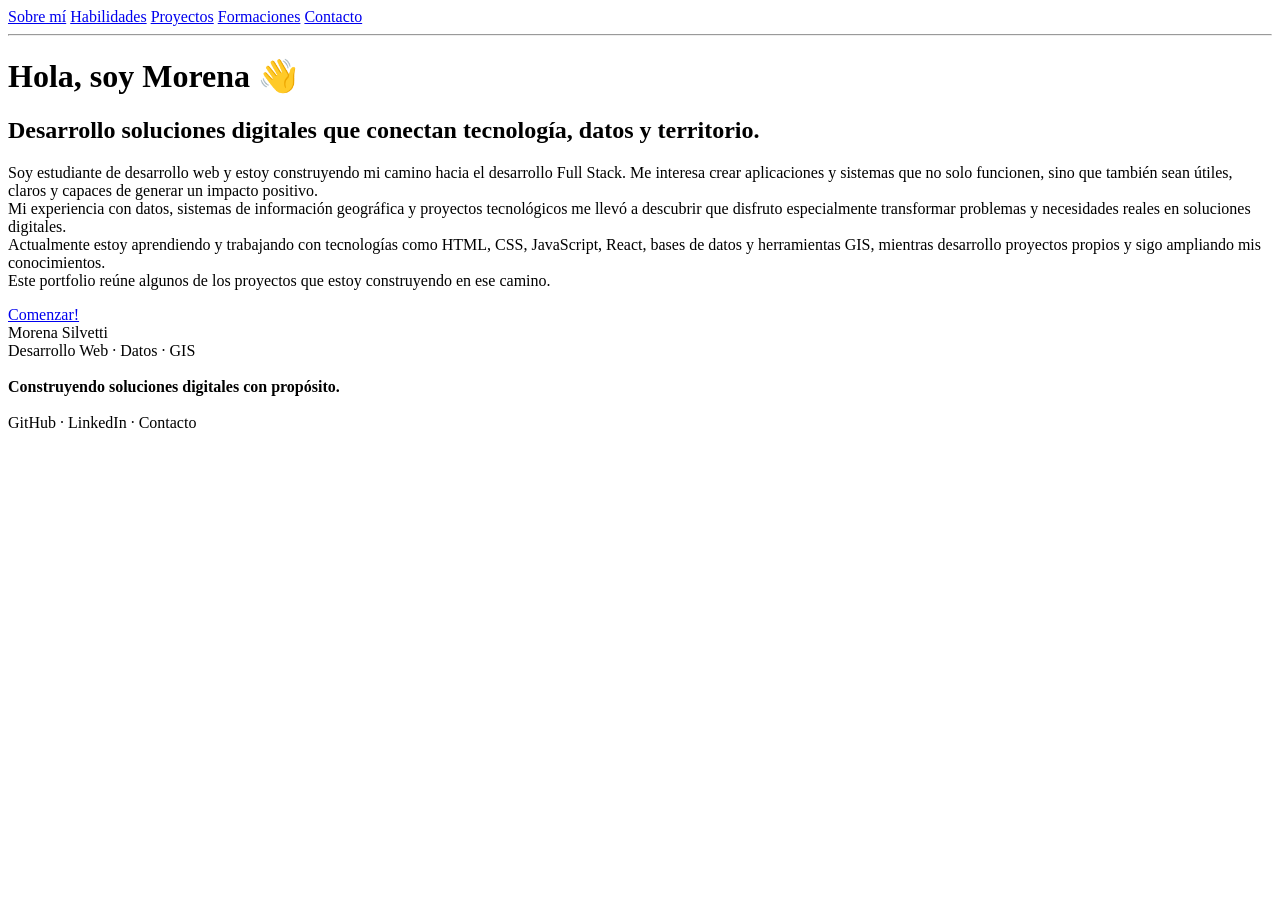
==== Portfolio/index.html @ b26dd1dd "Primer commit Pre entrega 1 - Desarrollo web: CoderHouse" ====
<!DOCTYPE html>
<html>
    <head>
        <meta charset="UTF-8">
        <title>Morena Silvetti</title>
    </head>
    <body>
        <nav>            
            <a href="pages/personal.html">Sobre mí</a>
            <a href="pages/habilidades.html">Habilidades</a>
            <a href="pages/proyectos.html">Proyectos</a>
            <a href="pages/formaciones.html">Formaciones</a>
            <a href="pages/contacto.html">Contacto</a>
         </nav>

         <hr>

        <h1>Hola, soy Morena 👋</h1>
        <h2>Desarrollo soluciones digitales que conectan tecnología, datos y territorio.</h2>
        <p>Soy estudiante de desarrollo web y estoy construyendo mi camino hacia el desarrollo Full Stack. Me interesa crear aplicaciones y sistemas que no solo funcionen, sino que también sean útiles, claros y capaces de generar un impacto positivo. <br>

Mi experiencia con datos, sistemas de información geográfica y proyectos tecnológicos me llevó a descubrir que disfruto especialmente transformar problemas y necesidades reales en soluciones digitales. <br>

Actualmente estoy aprendiendo y trabajando con tecnologías como HTML, CSS, JavaScript, React, bases de datos y herramientas GIS, mientras desarrollo proyectos propios y sigo ampliando mis conocimientos. <br>

Este portfolio reúne algunos de los proyectos que estoy construyendo en ese camino.</p>
<a href="pages/personal.html">Comenzar!</a> <br>

<footer>
    Morena Silvetti <br>
Desarrollo Web · Datos · GIS <br>
<br>
<strong>Construyendo soluciones digitales con propósito.</strong>  <br>
<br>
GitHub · LinkedIn · Contacto <br>
</footer>
    </body>
</html>
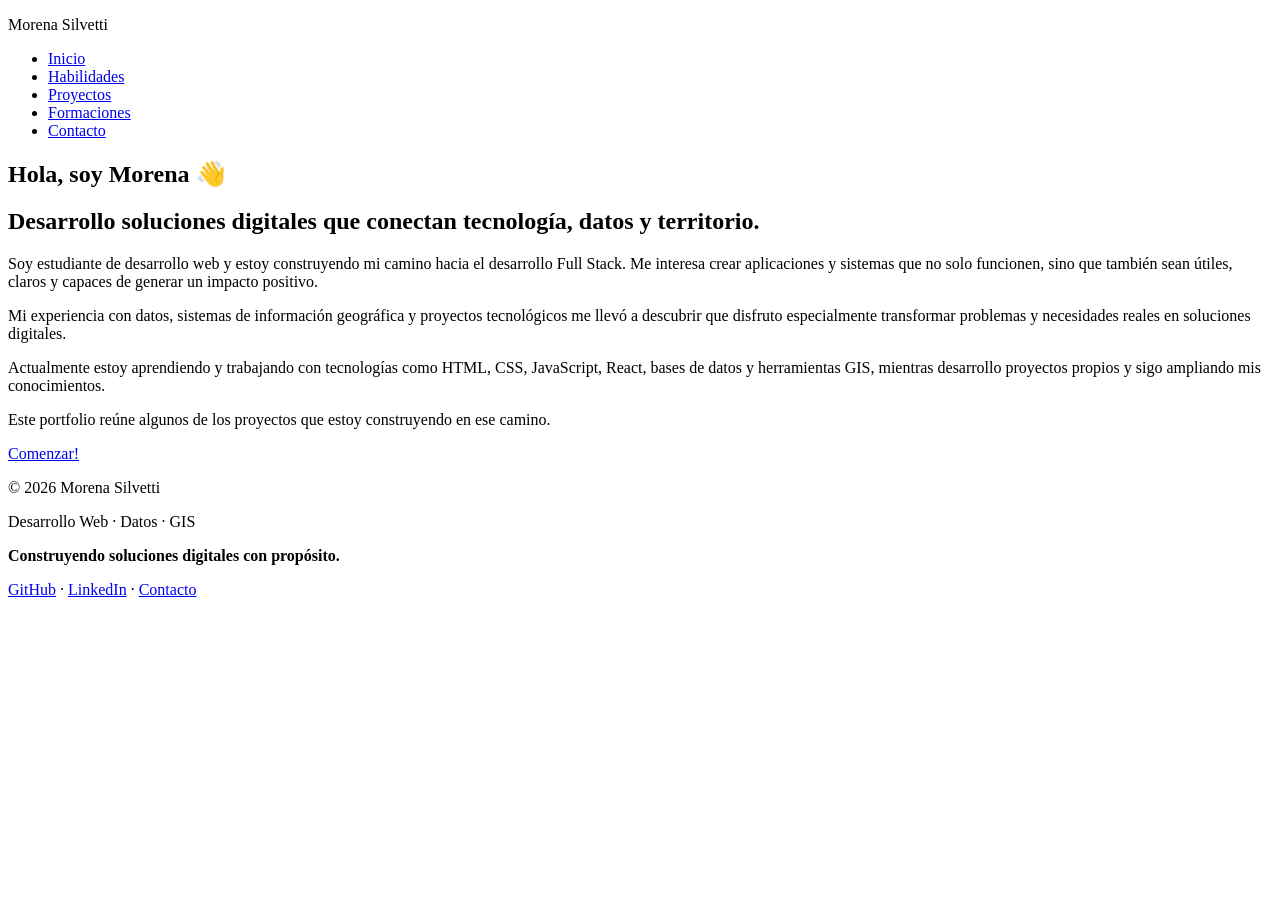
==== commit 99cb545b: "Add files via upload" ====
--- a/Portfolio/index.html
+++ b/Portfolio/index.html
@@ -1,38 +1,56 @@
 <!DOCTYPE html>
-<html>
-    <head>
-        <meta charset="UTF-8">
-        <title>Morena Silvetti</title>
-    </head>
-    <body>
-        <nav>            
-            <a href="pages/personal.html">Sobre mí</a>
-            <a href="pages/habilidades.html">Habilidades</a>
-            <a href="pages/proyectos.html">Proyectos</a>
-            <a href="pages/formaciones.html">Formaciones</a>
-            <a href="pages/contacto.html">Contacto</a>
-         </nav>
+<html lang="es">
 
-         <hr>
+<head>
+    <meta charset="UTF-8">
+    <meta name="viewport" content="width=device-width, initial-scale=1.0">
+    <title>Morena Silvetti</title>
+</head>
 
-        <h1>Hola, soy Morena 👋</h1>
-        <h2>Desarrollo soluciones digitales que conectan tecnología, datos y territorio.</h2>
-        <p>Soy estudiante de desarrollo web y estoy construyendo mi camino hacia el desarrollo Full Stack. Me interesa crear aplicaciones y sistemas que no solo funcionen, sino que también sean útiles, claros y capaces de generar un impacto positivo. <br>
+<body>
+    <header>
+        <p>Morena Silvetti</p>
+        <nav>
+            <ul>
+                <li><a href="index.html">Inicio</a></li>
+                <li><a href="pages/habilidades.html">Habilidades</a></li>
+                <li><a href="pages/proyectos.html">Proyectos</a></li>
+                <li><a href="pages/formaciones.html">Formaciones</a></li>
+                <li><a href="pages/contacto.html">Contacto</a></li>
+            </ul>
+        </nav>
+    </header>
 
-Mi experiencia con datos, sistemas de información geográfica y proyectos tecnológicos me llevó a descubrir que disfruto especialmente transformar problemas y necesidades reales en soluciones digitales. <br>
+    <main>
+        <section>
+            <h1>Hola, soy Morena 👋</h1>
+            <h2>Desarrollo soluciones digitales que conectan tecnología, datos y territorio.</h2>
+        </section>
+        <section>
+            <p>Soy estudiante de desarrollo web y estoy construyendo mi camino hacia el desarrollo Full Stack. Me
+                interesa crear aplicaciones y sistemas que no solo funcionen, sino que también sean útiles, claros y
+                capaces de generar un impacto positivo. </p>
 
-Actualmente estoy aprendiendo y trabajando con tecnologías como HTML, CSS, JavaScript, React, bases de datos y herramientas GIS, mientras desarrollo proyectos propios y sigo ampliando mis conocimientos. <br>
+            <p>Mi experiencia con datos, sistemas de información geográfica y proyectos tecnológicos me llevó a
+                descubrir que disfruto especialmente transformar problemas y necesidades reales en soluciones digitales.
+            </p>
 
-Este portfolio reúne algunos de los proyectos que estoy construyendo en ese camino.</p>
-<a href="pages/personal.html">Comenzar!</a> <br>
+            <p>Actualmente estoy aprendiendo y trabajando con tecnologías como HTML, CSS, JavaScript, React, bases de
+                datos y herramientas GIS, mientras desarrollo proyectos propios y sigo ampliando mis conocimientos. </p>
 
-<footer>
-    Morena Silvetti <br>
-Desarrollo Web · Datos · GIS <br>
-<br>
-<strong>Construyendo soluciones digitales con propósito.</strong>  <br>
-<br>
-GitHub · LinkedIn · Contacto <br>
+            <p>Este portfolio reúne algunos de los proyectos que estoy construyendo en ese camino.</p>
+            <a href="pages/habilidades.html">Comenzar!</a> 
+        </section>
+    </main>
+    <footer>
+    <p>© 2026 Morena Silvetti</p>
+    <p>Desarrollo Web · Datos · GIS</p>
+    <p><strong>Construyendo soluciones digitales con propósito.</strong></p>
+    <p>
+        <a href="https://github.com/Morenasilvetti" target="_blank">GitHub</a> ·
+        <a href="https://www.linkedin.com/in/morena-silvetti-6aa3b62a1" target="_blank">LinkedIn</a> ·
+        <a href="pages/contacto.html">Contacto</a>
+    </p>
 </footer>
-    </body>
+</body>
 </html>
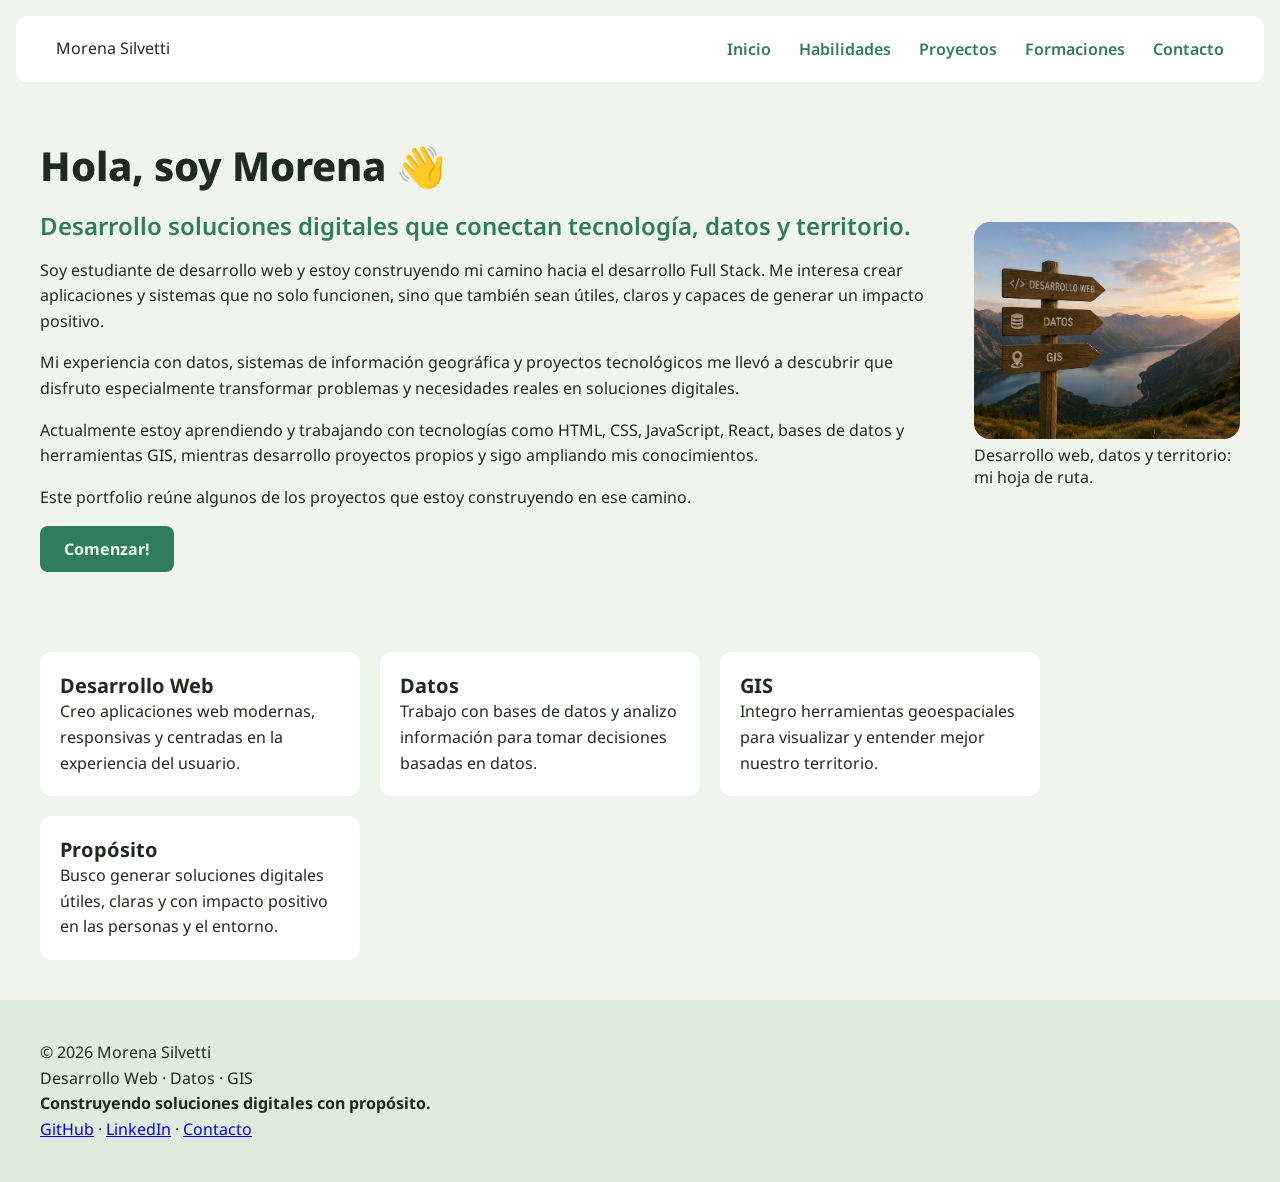
==== commit 40785da2: "Entrega 3" ====
--- a/Portfolio/index.html
+++ b/Portfolio/index.html
@@ -4,13 +4,15 @@
 <head>
     <meta charset="UTF-8">
     <meta name="viewport" content="width=device-width, initial-scale=1.0">
+    <!-- CSS-->
+    <link rel="stylesheet" href="./styles/styles.css">
     <title>Morena Silvetti</title>
 </head>
 
 <body>
-    <header>
+    <header class="encabezado">
         <p>Morena Silvetti</p>
-        <nav>
+        <nav class="menu">
             <ul>
                 <li><a href="index.html">Inicio</a></li>
                 <li><a href="pages/habilidades.html">Habilidades</a></li>
@@ -21,36 +23,65 @@
         </nav>
     </header>
 
-    <main>
-        <section>
-            <h1>Hola, soy Morena 👋</h1>
-            <h2>Desarrollo soluciones digitales que conectan tecnología, datos y territorio.</h2>
+    <main class="contenido">
+        <section class="contenedor">
+            <div class="contenedor-texto">
+                <h1>Hola, soy Morena 👋</h1>
+                <h2>Desarrollo soluciones digitales que conectan tecnología, datos y territorio.</h2>
+
+                <p>Soy estudiante de desarrollo web y estoy construyendo mi camino hacia el desarrollo Full Stack. Me
+                    interesa crear aplicaciones y sistemas que no solo funcionen, sino que también sean útiles, claros y
+                    capaces de generar un impacto positivo.</p>
+
+                <p>Mi experiencia con datos, sistemas de información geográfica y proyectos tecnológicos me llevó a
+                    descubrir que disfruto especialmente transformar problemas y necesidades reales en soluciones
+                    digitales.</p>
+
+                <p>Actualmente estoy aprendiendo y trabajando con tecnologías como HTML, CSS, JavaScript, React, bases
+                    de datos y herramientas GIS, mientras desarrollo proyectos propios y sigo ampliando mis
+                    conocimientos.</p>
+
+                <p>Este portfolio reúne algunos de los proyectos que estoy construyendo en ese camino.</p>
+                <a class="enlace-destacado" href="pages/habilidades.html">Comenzar!</a>
+            </div>
+            <figure class="contenedor-imagen">
+                <img src="assets/img/portada.png"
+                    alt="Cartel de madera señalando desarrollo web, datos y GIS frente a un paisaje de montañas">
+                <figcaption>Desarrollo web, datos y territorio: mi hoja de ruta.</figcaption>
+            </figure>
         </section>
-        <section>
-            <p>Soy estudiante de desarrollo web y estoy construyendo mi camino hacia el desarrollo Full Stack. Me
-                interesa crear aplicaciones y sistemas que no solo funcionen, sino que también sean útiles, claros y
-                capaces de generar un impacto positivo. </p>
 
-            <p>Mi experiencia con datos, sistemas de información geográfica y proyectos tecnológicos me llevó a
-                descubrir que disfruto especialmente transformar problemas y necesidades reales en soluciones digitales.
-            </p>
-
-            <p>Actualmente estoy aprendiendo y trabajando con tecnologías como HTML, CSS, JavaScript, React, bases de
-                datos y herramientas GIS, mientras desarrollo proyectos propios y sigo ampliando mis conocimientos. </p>
-
-            <p>Este portfolio reúne algunos de los proyectos que estoy construyendo en ese camino.</p>
-            <a href="pages/habilidades.html">Comenzar!</a> 
+        <section class="tarjetas">
+            <article class="card">
+                <h3>Desarrollo Web</h3>
+                <p>Creo aplicaciones web modernas, responsivas y centradas en la experiencia del usuario.</p>
+            </article>
+            <article class="card">
+                <h3>Datos</h3>
+                <p>Trabajo con bases de datos y analizo información para tomar decisiones basadas en datos.</p>
+            </article>
+            <article class="card">
+                <h3>GIS</h3>
+                <p>Integro herramientas geoespaciales para visualizar y entender mejor nuestro territorio.</p>
+            </article>
+            <article class="card">
+                <h3>Propósito</h3>
+                <p>Busco generar soluciones digitales útiles, claras y con impacto positivo en las personas y el
+                    entorno.</p>
+            </article>
         </section>
     </main>
-    <footer>
-    <p>© 2026 Morena Silvetti</p>
-    <p>Desarrollo Web · Datos · GIS</p>
-    <p><strong>Construyendo soluciones digitales con propósito.</strong></p>
-    <p>
-        <a href="https://github.com/Morenasilvetti" target="_blank">GitHub</a> ·
-        <a href="https://www.linkedin.com/in/morena-silvetti-6aa3b62a1" target="_blank">LinkedIn</a> ·
-        <a href="pages/contacto.html">Contacto</a>
-    </p>
-</footer>
+
+    <footer class="pie">
+        <p>© 2026 Morena Silvetti</p>
+        <p>Desarrollo Web · Datos · GIS</p>
+        <p><strong>Construyendo soluciones digitales con propósito.</strong></p>
+        <p>
+            <a href="https://github.com/Morenasilvetti" target="_blank">GitHub</a> ·
+            <a href="https://www.linkedin.com/in/morena-silvetti-6aa3b62a1" target="_blank">LinkedIn</a> ·
+            <a href="pages/contacto.html">Contacto</a>
+        </p>
+    </footer>
 </body>
+
 </html>
--- a/Portfolio/styles/styles.css
+++ b/Portfolio/styles/styles.css
@@ -0,0 +1,150 @@
+/* Noto Sans */
+@import url('https://fonts.googleapis.com/css2?family=Noto+Sans:ital,wght@0,100..900;1,100..900&display=swap');
+
+/* Reset universal */
+* {
+    box-sizing: border-box;
+    padding: 0;
+    margin: 0;
+}
+
+
+/* Paleta a usar
+   Fondo:      #EFF4EC (verde agrisado muy claro)
+   Superficie: #FFFFFF (navbar y tarjetas)
+   Acento:     #2E7D5B (verde oscuro) - enlaces, botón, h2
+   Texto:      #1E2B1E
+   Footer:     #DFEBDD (banda verde suave)
+*/
+
+/* General */
+body {
+    background-color: #EFF4EC;
+    color: #1E2B1E;
+    font-family: "Noto Sans", sans-serif;
+    margin: 0;
+}
+
+h1 {
+    font-size: 2.5rem;
+    font-weight: 800;
+}
+
+h2 {
+    font-size: 1.5rem;
+    font-weight: 600;
+    color: #2E7D5B;
+}
+
+p {
+    font-size: 1rem;
+    line-height: 1.6;
+}
+
+/* Header y nav */
+.encabezado {
+    background-color: #FFFFFF;
+    padding: 20px 40px;
+    display: flex;
+    justify-content: space-between;
+    align-items: center;
+    border-radius: 12px;
+    margin: 16px;
+}
+
+.menu ul {
+    display: flex;
+    gap: 28px;
+}
+
+.menu li {
+    list-style: none;
+}
+
+.menu a {
+    color: #2E7D5B;
+    font-weight: 600;
+    text-decoration: none;
+}
+
+/*Contenedores*/
+
+.contenedor {
+    display: flex;
+    align-items: center;
+    gap: 40px;
+    padding: 40px;
+}
+
+.contenedor-texto {
+    display: flex;
+    flex-direction: column;
+    gap: 16px;
+    align-items: flex-start;
+}
+
+.contenedor-imagen {
+    width: 45%;
+    border-radius: 16px;
+}
+
+.enlace-destacado {
+    background-color: #2E7D5B;
+    color: #EFF4EC;
+    font-weight: 700;
+    text-decoration: none;
+    padding: 12px 24px;
+    border-radius: 8px;
+}
+
+.contenedor-imagen img {
+    max-width: 100%;
+    border-radius: 16px;
+}
+
+.card a {
+    color: #2E7D5B;
+    font-weight: 600;
+}
+
+/*Tarjetas*/
+
+.tarjetas {
+    display: flex;
+    flex-wrap: wrap;
+    gap: 20px;
+    padding: 40px;
+}
+
+.card {
+    background-color: #FFFFFF;
+    padding: 20px;    
+    border-radius: 12px;
+    width: 320px;
+}
+
+.card h2 {
+    font-size: 1.25rem;
+    color: #1E2B1E;
+}
+
+.card h3 {
+    font-size: 1.25rem;
+    color: #1E2B1E;
+}
+
+.card img {
+    max-width: 100%;
+    border-radius: 8px;
+}
+
+.imagen-contacto {
+    width: 20%;
+    border-radius: 16px;
+}
+
+/* Footer */
+.pie {
+    background-color: #DFEBDD;
+    padding: 40px;
+}
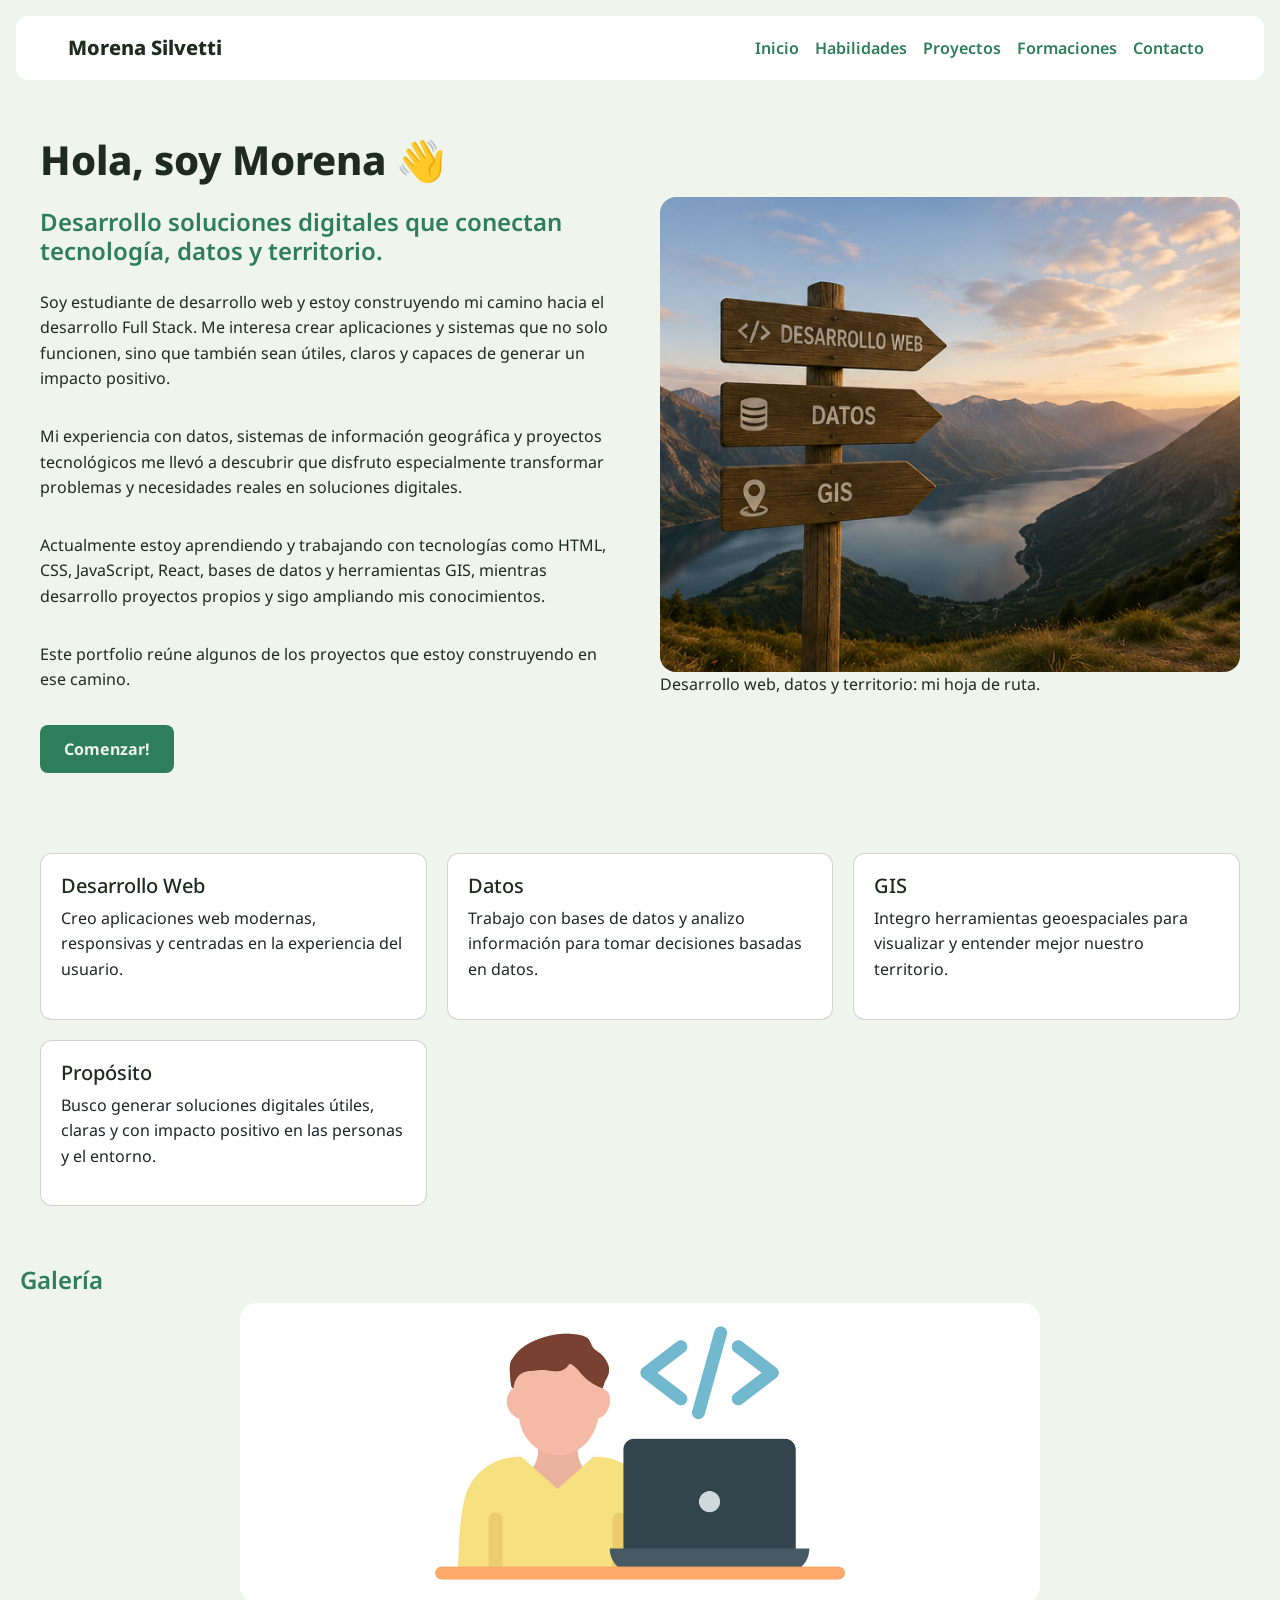
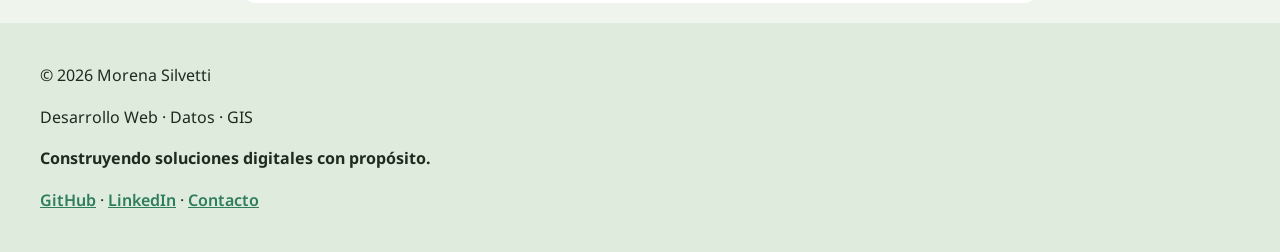
==== commit 4930f78a: "TP5: Integración de Bootstrap" ====
--- a/Portfolio/index.html
+++ b/Portfolio/index.html
@@ -4,22 +4,32 @@
 <head>
     <meta charset="UTF-8">
     <meta name="viewport" content="width=device-width, initial-scale=1.0">
-    <!-- CSS-->
+    <!-- Bootstrap CSS -->
+    <link href="https://cdn.jsdelivr.net/npm/bootstrap@5.3.3/dist/css/bootstrap.min.css" rel="stylesheet">
+    <!-- CSS propio -->
     <link rel="stylesheet" href="./styles/styles.css">
     <title>Morena Silvetti</title>
 </head>
 
 <body>
-    <header class="encabezado">
-        <p>Morena Silvetti</p>
-        <nav class="menu">
-            <ul>
-                <li><a href="index.html">Inicio</a></li>
-                <li><a href="pages/habilidades.html">Habilidades</a></li>
-                <li><a href="pages/proyectos.html">Proyectos</a></li>
-                <li><a href="pages/formaciones.html">Formaciones</a></li>
-                <li><a href="pages/contacto.html">Contacto</a></li>
-            </ul>
+    <header>
+        <nav class="navbar navbar-expand-lg nav-propia">
+            <div class="container-fluid">
+                <a class="navbar-brand" href="index.html">Morena Silvetti</a>
+                <button class="navbar-toggler" type="button" data-bs-toggle="collapse" data-bs-target="#menuNav"
+                    aria-controls="menuNav" aria-expanded="false" aria-label="Abrir menú">
+                    <span class="navbar-toggler-icon"></span>
+                </button>
+                <div class="collapse navbar-collapse" id="menuNav">
+                    <ul class="navbar-nav ms-auto">
+                        <li class="nav-item"><a class="nav-link" href="index.html">Inicio</a></li>
+                        <li class="nav-item"><a class="nav-link" href="pages/habilidades.html">Habilidades</a></li>
+                        <li class="nav-item"><a class="nav-link" href="pages/proyectos.html">Proyectos</a></li>
+                        <li class="nav-item"><a class="nav-link" href="pages/formaciones.html">Formaciones</a></li>
+                        <li class="nav-item"><a class="nav-link" href="pages/contacto.html">Contacto</a></li>
+                    </ul>
+                </div>
+            </div>
         </nav>
     </header>
 
@@ -70,18 +80,48 @@
                     entorno.</p>
             </article>
         </section>
+
+        <section class="galeria">
+            <h2>Galería</h2>
+            <div id="carruselGaleria" class="carousel slide" data-bs-ride="carousel">
+                <div class="carousel-inner">
+                    <div class="carousel-item active">
+                        <img src="assets/img/dev.jpg" class="d-block w-100"
+                            alt="Notebook mostrando el diseño de una página web">
+                    </div>
+                    <div class="carousel-item">
+                        <img src="assets/img/datos.jpg" class="d-block w-100" alt="Dashboard con gráficos de datos">
+                    </div>
+                    <div class="carousel-item">
+                        <img src="assets/img/territorio.jpg" class="d-block w-100"
+                            alt="Vista aérea de un campo con análisis territorial">
+                    </div>
+                </div>
+                <button class="carousel-control-prev" type="button" data-bs-target="#carruselGaleria"
+                    data-bs-slide="prev">
+                    <span class="carousel-control-prev-icon" aria-hidden="true"></span>
+                    <span class="visually-hidden">Anterior</span>
+                </button>
+                <button class="carousel-control-next" type="button" data-bs-target="#carruselGaleria"
+                    data-bs-slide="next">
+                    <span class="carousel-control-next-icon" aria-hidden="true"></span>
+                    <span class="visually-hidden">Siguiente</span>
+                </button>
+            </div>
+        </section>
     </main>
 
     <footer class="pie">
         <p>© 2026 Morena Silvetti</p>
         <p>Desarrollo Web · Datos · GIS</p>
         <p><strong>Construyendo soluciones digitales con propósito.</strong></p>
-        <p>
-            <a href="https://github.com/Morenasilvetti" target="_blank">GitHub</a> ·
-            <a href="https://www.linkedin.com/in/morena-silvetti-6aa3b62a1" target="_blank">LinkedIn</a> ·
-            <a href="pages/contacto.html">Contacto</a>
-        </p>
+        <a href="https://github.com/Morenasilvetti" target="_blank">GitHub</a> ·
+        <a href="https://www.linkedin.com/in/morena-silvetti-6aa3b62a1" target="_blank">LinkedIn</a> ·
+        <a href="pages/contacto.html">Contacto</a>
     </footer>
+
+    <!-- Bootstrap JS -->
+    <script src="https://cdn.jsdelivr.net/npm/bootstrap@5.3.3/dist/js/bootstrap.bundle.min.js"></script>
 </body>
 
 </html>
--- a/Portfolio/styles/styles.css
+++ b/Portfolio/styles/styles.css
@@ -7,7 +7,6 @@
     padding: 0;
     margin: 0;
 }
-
 
 /* Paleta a usar
    Fondo:      #EFF4EC (verde agrisado muy claro)
@@ -17,21 +16,22 @@
    Footer:     #DFEBDD (banda verde suave)
 */
 
+/* Mobile */
+
 /* General */
 body {
     background-color: #EFF4EC;
     color: #1E2B1E;
     font-family: "Noto Sans", sans-serif;
-    margin: 0;
 }
 
 h1 {
-    font-size: 2.5rem;
+    font-size: 2rem;
     font-weight: 800;
 }
 
 h2 {
-    font-size: 1.5rem;
+    font-size: 1.25rem;
     font-weight: 600;
     color: #2E7D5B;
 }
@@ -41,42 +41,36 @@
     line-height: 1.6;
 }
 
-/* Header y nav */
-.encabezado {
+/* Navbar Bootstrap*/
+.nav-propia {
     background-color: #FFFFFF;
-    padding: 20px 40px;
-    display: flex;
-    justify-content: space-between;
-    align-items: center;
     border-radius: 12px;
-    margin: 16px;
-}
-
-.menu ul {
-    display: flex;
-    gap: 28px;
-}
-
-.menu li {
-    list-style: none;
-}
-
-.menu a {
-    color: #2E7D5B;
-    font-weight: 600;
-    text-decoration: none;
-}
-
-/*Contenedores*/
-
+    margin: 12px;
+    padding: 8px 16px;
+}
+
+.nav-propia .navbar-brand {
+    font-weight: 800;
+    color: #1E2B1E;
+}
+
+.nav-propia .nav-link {
+    color: #2E7D5B;
+    font-weight: 600;
+}
+
+/* Contenedores */
 .contenedor {
-    display: flex;
-    align-items: center;
-    gap: 40px;
-    padding: 40px;
+    display: grid;
+    grid-template-areas:
+        "texto"
+        "imagen";
+    gap: 24px;
+    padding: 20px;
 }
 
 .contenedor-texto {
+    grid-area: texto;
     display: flex;
     flex-direction: column;
     gap: 16px;
@@ -84,7 +78,19 @@
 }
 
 .contenedor-imagen {
-    width: 45%;
+    grid-area: imagen;
+    width: 100%;
+    border-radius: 16px;
+}
+
+.contenedor-imagen img {
+    max-width: 100%;
+    border-radius: 16px;
+}
+
+.imagen-contacto {
+    grid-area: imagen;
+    width: 100%;
     border-radius: 16px;
 }
 
@@ -97,30 +103,18 @@
     border-radius: 8px;
 }
 
-.contenedor-imagen img {
-    max-width: 100%;
-    border-radius: 16px;
-}
-
-.card a {
-    color: #2E7D5B;
-    font-weight: 600;
-}
-
-/*Tarjetas*/
-
+/* Tarjetas */
 .tarjetas {
-    display: flex;
-    flex-wrap: wrap;
+    display: grid;
+    grid-template-columns: 1fr;
     gap: 20px;
-    padding: 40px;
+    padding: 20px;
 }
 
 .card {
     background-color: #FFFFFF;
-    padding: 20px;    
+    padding: 20px;
     border-radius: 12px;
-    width: 320px;
 }
 
 .card h2 {
@@ -138,13 +132,114 @@
     border-radius: 8px;
 }
 
-.imagen-contacto {
-    width: 20%;
-    border-radius: 16px;
+.card a {
+    color: #2E7D5B;
+    font-weight: 600;
+}
+
+/* Galería */
+.galeria {
+    padding: 20px;
+}
+
+.galeria .carousel {
+    border-radius: 16px;
+    overflow: hidden;
+    max-width: 800px;
+    margin: 0 auto;
+}
+
+.galeria img {
+    height: 300px;
+    object-fit: cover;
 }
 
 /* Footer */
 .pie {
     background-color: #DFEBDD;
-    padding: 40px;
+    padding: 24px 20px;
+}
+
+.pie a {
+    color: #2E7D5B;
+    font-weight: 600;
+}
+
+/* Estados interactivos */
+.nav-propia .nav-link,
+.enlace-destacado,
+.pie a,
+.card a,
+.card {
+    transition: all 0.3s ease;
+}
+
+.nav-propia .nav-link:hover,
+.nav-propia .nav-link:focus {
+    color: #1E2B1E;
+}
+
+.nav-propia .nav-link:active {
+    color: #14402F;
+}
+
+.enlace-destacado:hover,
+.enlace-destacado:focus {
+    background-color: #1F5A42;
+}
+
+.enlace-destacado:active {
+    background-color: #14402F;
+}
+
+.pie a:hover,
+.pie a:focus,
+.card a:hover,
+.card a:focus {
+    color: #1F5A42;
+    text-decoration: underline;
+}
+
+.card:hover {
+    background-color: #DFEBDD;
+}
+
+/* Desktop */
+@media (min-width: 1024px) {
+
+    h1 {
+        font-size: 2.5rem;
+    }
+
+    h2 {
+        font-size: 1.5rem;
+    }
+
+    .nav-propia {
+        margin: 16px;
+        padding: 12px 40px;
+    }
+
+    /* Contenedor: de 1 columna a 2 */
+    .contenedor {
+        grid-template-columns: 1fr 1fr;
+        grid-template-areas: "texto imagen";
+        align-items: center;
+        gap: 40px;
+        padding: 40px;
+    }
+
+    .imagen-contacto {
+        width: 70%;
+    }
+
+    /* Tarjetas: de 1 columna a 3 */
+    .tarjetas {
+        grid-template-columns: repeat(3, 1fr);
+        padding: 40px;
+    }
+
+    .pie {
+        padding: 40px;
+    }
 }
